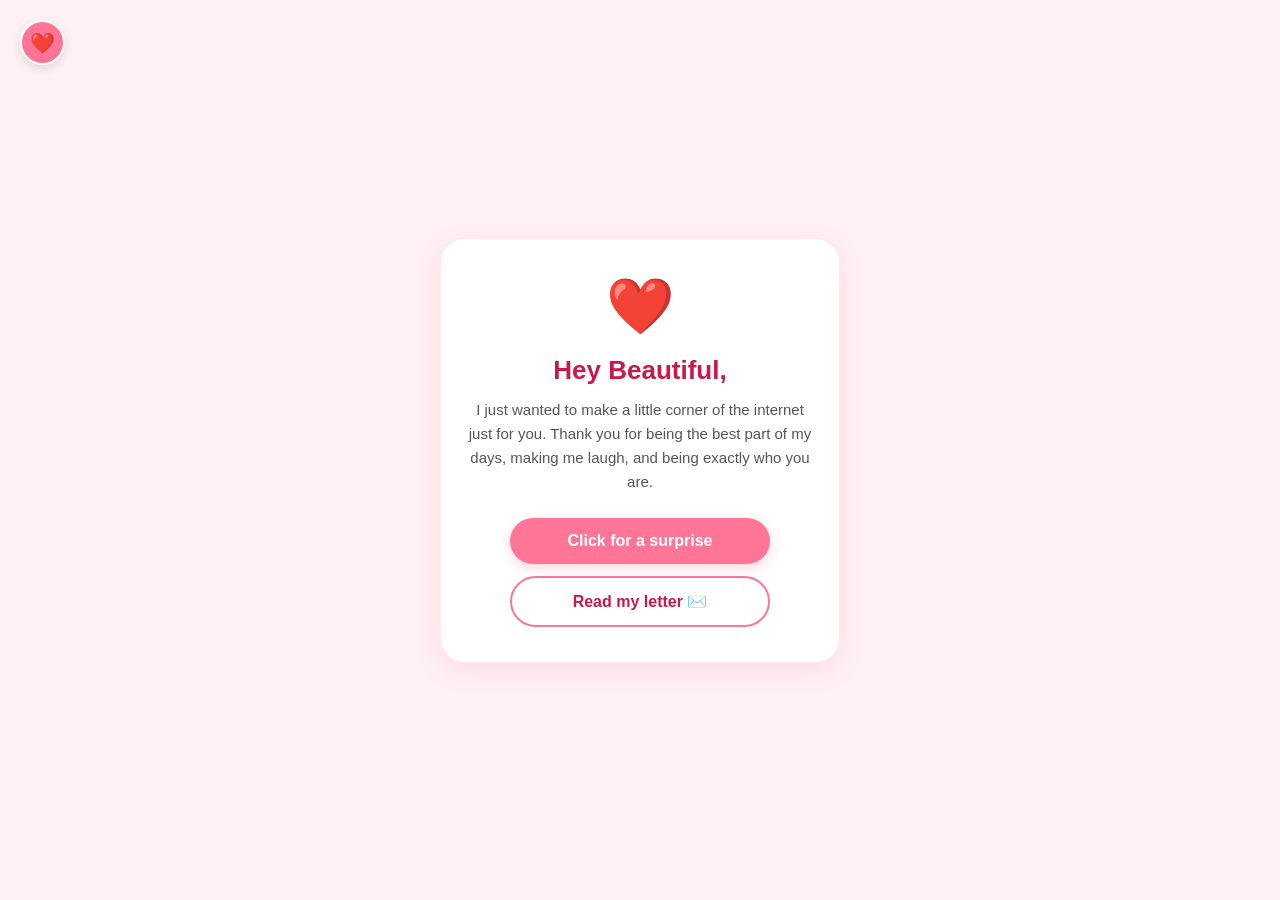
==== index.html @ 572e3b5d "Add files via upload" ====
<!doctype html>
<html lang="en">
  <head>
    <meta charset="UTF-8" />
    <!-- Optimized for Android Chrome & mobile viewports -->
    <meta
      name="viewport"
      content="width=device-width, initial-scale=1.0, maximum-scale=1.0, user-scalable=no"
    />
    <meta name="theme-color" content="#fff0f3" />
    <meta name="mobile-web-app-capable" content="yes" />

    <title>For My Favorite Person ❤️</title>

    <!-- Linking the external CSS file -->
    <link rel="stylesheet" href="style.css" />
  </head>
  <body>
    <!-- Place this right after the opening <body> tag -->
    <button class="round-btn-top" id="rain-toggle-btn" title="Heart Rain">
      ❤️
    </button>

    <!-- SCREEN 3: Heart Rain Screen -->
    <div class="container rain-container" id="rain-screen">
      <div class="rain-overlay">
        <h1>Falling for you...</h1>
        <p>Every single day.</p>
        <button class="btn btn-back" id="stop-rain-btn">Stop the rain</button>
      </div>
    </div>

    <!-- SCREEN 1: Home Card -->
    <div class="container active" id="card">
      <div class="heart-icon">❤️</div>
      <h1>Hey Beautiful,</h1>
      <p>
        I just wanted to make a little corner of the internet just for you.
        Thank you for being the best part of my days, making me laugh, and being
        exactly who you are.
      </p>

      <div class="button-group">
        <button class="btn" id="surprise-btn">Click for a surprise</button>
        <button class="btn btn-secondary" id="read-letter-btn">
          Read my letter ✉️
        </button>
      </div>

      <!-- Secret Message Section -->
      <div id="secret-message">
        I love you, Samprita, more than words can say. Happy today! 😘
      </div>
    </div>

    <!-- SCREEN 2: Love Letter Paper -->
    <div class="container letter-container" id="letter-screen">
      <div class="letter-paper">
        <div class="letter-header">My Dearest,</div>

        <div class="letter-body">
          <!-- Write your deep/long love letter paragraphs here -->
          <p>
            I love you so much, Samprita. I think I'm the luckiest person in the
            world to have you as mine. I love you, my cutieepiee babyyy😘😘
          </p>
          <p>
            U r my sunshine, my anxiety relief, my love, my world. I can't live
            without you with me. You are my everything, Miss Dey.
          </p>
          <p>
            No matter where life takes us, always remember that you have my
            whole heart, completely and entirely.
          </p>
        </div>

        <div class="letter-footer">
          Forever & always,<br />
          <strong>Your Ahaan❤️</strong>
        </div>
      </div>

      <button class="btn btn-back" id="back-to-home-btn">← Go Back</button>
    </div>

    <!-- Linking the external JavaScript file -->
    <script src="script.js"></script>
  </body>
</html>
---- style.css ----
:root {
  --primary-pink: #ff7597;
  --secondary-pink: #ffb3c6;
  --dark-pink: #c9184a;
  --bg-color: #fff0f3;
  --card-bg: #ffffff;
  --paper-bg: #fffdf6; /* Warm, vintage paper color */
}

* {
  box-sizing: border-box;
  margin: 0;
  padding: 0;
  font-family:
    -apple-system, BlinkMacSystemFont, "Segoe UI", Roboto, Helvetica, Arial,
    sans-serif;
  -webkit-tap-highlight-color: transparent;
}

body {
  background-color: var(--bg-color);
  display: flex;
  justify-content: center;
  align-items: center;
  min-height: 100vh;
  padding: 16px;
  color: #4a4a4a;
  overflow-x: hidden;
}

/* Base style for both screens/containers */
.container {
  background: var(--card-bg);
  padding: 35px 24px;
  border-radius: 24px;
  box-shadow: 0 8px 24px rgba(255, 117, 151, 0.15);
  text-align: center;
  max-width: 400px;
  width: 100%;
  border: 1px solid rgba(255, 179, 198, 0.3);
  position: relative;

  /* Screen transition behavior */
  display: none;
  opacity: 0;
  transform: translateY(20px);
  transition:
    opacity 0.4s ease,
    transform 0.4s ease;
}

/* Keeps only the active screen visible */
.container.active {
  display: block;
  opacity: 1;
  transform: translateY(0);
}

.heart-icon {
  font-size: 55px;
  color: var(--primary-pink);
  animation: heartbeat 1.4s infinite;
  display: inline-block;
  margin-bottom: 16px;
}

@keyframes heartbeat {
  0% {
    transform: scale(1);
  }
  20% {
    transform: scale(1.12);
  }
  40% {
    transform: scale(1);
  }
  60% {
    transform: scale(1.12);
  }
  80% {
    transform: scale(1);
  }
  100% {
    transform: scale(1);
  }
}

h1 {
  color: var(--dark-pink);
  font-size: 26px;
  margin-bottom: 12px;
  font-weight: 700;
}

p {
  font-size: 15px;
  line-height: 1.6;
  margin-bottom: 24px;
  color: #555;
}

/* Button UI */
.button-group {
  display: flex;
  flex-direction: column;
  gap: 12px;
  align-items: center;
  width: 100%;
}

.btn {
  background-color: var(--primary-pink);
  color: white;
  border: none;
  padding: 14px 32px;
  font-size: 16px;
  font-weight: bold;
  border-radius: 50px;
  cursor: pointer;
  width: 100%;
  max-width: 260px;
  transition:
    background-color 0.2s,
    transform 0.1s;
  box-shadow: 0 4px 12px rgba(255, 117, 151, 0.3);
  outline: none;
}

.btn-secondary {
  background-color: transparent;
  color: var(--dark-pink);
  border: 2px solid var(--primary-pink);
  box-shadow: none;
}

.btn-back {
  background-color: #666;
  box-shadow: none;
  padding: 10px 24px;
  font-size: 14px;
  margin-top: 20px;
}

.btn:active {
  background-color: var(--dark-pink);
  transform: scale(0.98);
}

.btn-secondary:active {
  background-color: rgba(255, 179, 198, 0.2);
  color: var(--dark-pink);
}

/* Secret Message Animation */
#secret-message {
  display: none;
  margin-top: 24px;
  padding-top: 20px;
  border-top: 1px dashed var(--secondary-pink);
  color: var(--dark-pink);
  font-style: italic;
  font-size: 18px;
  line-height: 1.5;
  animation: fadeIn 0.5s ease-out forwards;
}

@keyframes fadeIn {
  from {
    opacity: 0;
    transform: translateY(8px);
  }
  to {
    opacity: 1;
    transform: translateY(0);
  }
}

/* --- LOVE LETTER SCREEN SPECIFIC STYLES --- */
.letter-container {
  background: var(--card-bg);
  padding: 24px 16px;
}

/* Notebook/Letter Paper Simulation */
.letter-paper {
  background-color: var(--paper-bg);
  background-image: linear-gradient(#e1eedb 1px, transparent 1px);
  background-size: 100% 28px; /* Simulates lined notebook paper grid */
  padding: 30px 20px;
  border-radius: 12px;
  box-shadow:
    inset 0 0 20px rgba(0, 0, 0, 0.05),
    0 4px 10px rgba(0, 0, 0, 0.05);
  text-align: left;
  border-left: 2px solid #ffccd5; /* Pink left margin line */
}

.letter-header {
  font-family: Georgia, serif;
  font-size: 20px;
  font-style: italic;
  color: var(--dark-pink);
  margin-bottom: 20px;
}

.letter-body {
  font-family: Georgia, serif;
  font-size: 16px;
  line-height: 28px; /* Matches line height grid seamlessly */
  color: #333;
}

.letter-body p {
  font-family: Georgia, serif;
  margin-bottom: 28px;
  text-align: justify;
}

.letter-footer {
  font-family: Georgia, serif;
  font-size: 16px;
  color: #4a4a4a;
  margin-top: 30px;
  text-align: right;
  line-height: 1.5;
}

/* Floating heart burst elements */
.floating-heart {
  position: absolute;
  font-size: 20px;
  pointer-events: none;
  animation: floatUp 2s linear forwards;
  z-index: 10;
}

@keyframes floatUp {
  0% {
    transform: translateY(0) scale(1);
    opacity: 1;
  }
  100% {
    transform: translateY(-120px) scale(1.4);
    opacity: 0;
  }
}

/* Floating round button for top-left */
.round-btn-top {
  position: fixed;
  top: 20px;
  left: 20px;
  width: 45px;
  height: 45px;
  border-radius: 50%;
  background-color: var(--primary-pink);
  color: white;
  border: 2px solid white;
  box-shadow: 0 4px 10px rgba(0, 0, 0, 0.1);
  z-index: 1000; /* Always on top */
  cursor: pointer;
  font-size: 20px;
  display: flex;
  justify-content: center;
  align-items: center;
  transition: transform 0.2s;
}

.round-btn-top:active {
  transform: scale(0.9);
}

/* Rain Screen Styles */
.rain-container {
  position: fixed;
  top: 0;
  left: 0;
  width: 100vw;
  height: 100vh;
  max-width: none; /* Override container max-width */
  border-radius: 0;
  margin: 0;
  background: linear-gradient(to bottom, #fff0f3, #ffccd5);
  z-index: 999;
  overflow: hidden;
}

.rain-overlay {
  position: relative;
  z-index: 1001;
  display: flex;
  flex-direction: column;
  justify-content: center;
  align-items: center;
  height: 100%;
}

/* Individual falling heart style */
.falling-heart {
  position: absolute;
  top: -50px;
  font-size: 24px;
  pointer-events: none;
  z-index: 1000;
  animation: fall linear forwards;
}

@keyframes fall {
  to {
    transform: translateY(110vh) rotate(360deg);
  }
}
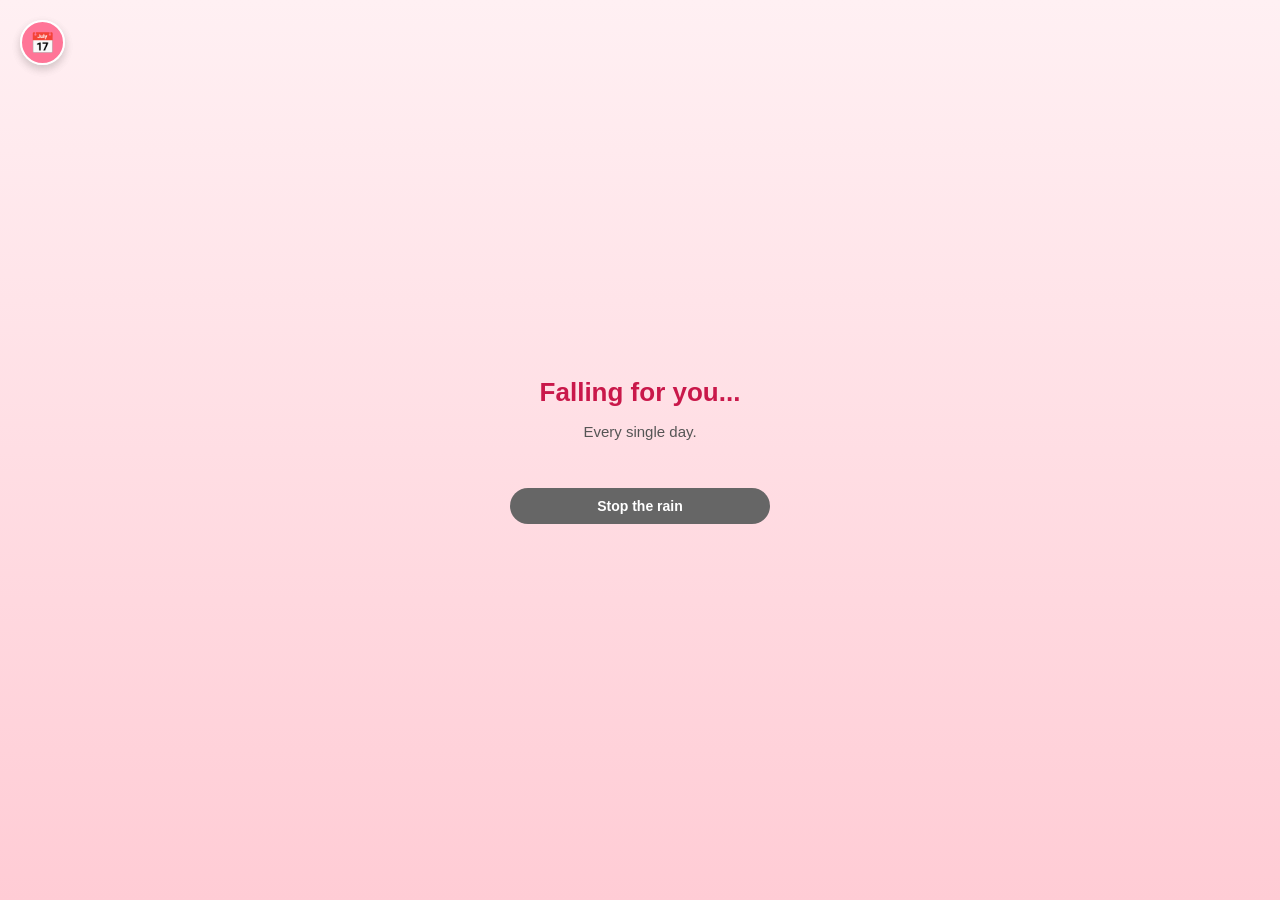
==== commit 2825c55d: "Update index.html" ====
--- a/index.html
+++ b/index.html
@@ -2,7 +2,6 @@
 <html lang="en">
   <head>
     <meta charset="UTF-8" />
-    <!-- Optimized for Android Chrome & mobile viewports -->
     <meta
       name="viewport"
       content="width=device-width, initial-scale=1.0, maximum-scale=1.0, user-scalable=no"
@@ -12,17 +11,71 @@
 
     <title>For My Favorite Person ❤️</title>
 
-    <!-- Linking the external CSS file -->
     <link rel="stylesheet" href="style.css" />
   </head>
   <body>
-    <!-- Place this right after the opening <body> tag -->
-    <button class="round-btn-top" id="rain-toggle-btn" title="Heart Rain">
-      ❤️
-    </button>
+    <div class="top-nav-group">
+      <button class="round-btn-top" id="rain-toggle-btn" title="Heart Rain">
+        ❤️
+      </button>
+      <button class="round-btn-top" id="calendar-btn" title="Special Countdown">
+        📅
+      </button>
+    </div>
 
-    <!-- SCREEN 3: Heart Rain Screen -->
-    <div class="container rain-container" id="rain-screen">
+    <div class="home-container active" id="home-screen">
+      <div class="container active" id="card">
+        <div class="heart-icon">❤️</div>
+        <h1>Hey Beautiful,</h1>
+        <p>
+          I just wanted to make a little corner of the internet just for you.
+          Thank you for being the best part of my days, making me laugh, and
+          being exactly who you are.
+        </p>
+
+        <div class="button-group">
+          <button class="btn" id="surprise-btn">Click for a surprise</button>
+          <button class="btn btn-secondary" id="read-letter-btn">
+            Read my letter ✉️
+          </button>
+        </div>
+
+        <div id="secret-message"></div>
+      </div>
+    </div>
+
+    <div class="home-container" id="letter-screen-wrapper">
+      <div class="container active letter-container" id="letter-screen">
+        <div class="letter-paper">
+          <div class="letter-header">My Dearest,</div>
+
+          <div class="letter-body">
+            <p>
+              I love you so much, Samprita. I think I'm the luckiest person in
+              the world to have you as mine. I love you, my cutieepiee
+              babyyy😘😘
+            </p>
+            <p>
+              U r my sunshine, my anxiety relief, my love, my world. I can't
+              live without you with me. You are my everything, Miss Dey.
+            </p>
+            <p>
+              No matter where life takes us, always remember that you have my
+              whole heart, completely and entirely.
+            </p>
+          </div>
+
+          <div class="letter-footer">
+            Forever & always,<br />
+            <strong>Your Ahaan❤️</strong>
+          </div>
+        </div>
+
+        <button class="btn btn-back" id="back-to-home-btn">← Go Back</button>
+      </div>
+    </div>
+
+    <div class="rain-container" id="rain-screen">
       <div class="rain-overlay">
         <h1>Falling for you...</h1>
         <p>Every single day.</p>
@@ -30,60 +83,33 @@
       </div>
     </div>
 
-    <!-- SCREEN 1: Home Card -->
-    <div class="container active" id="card">
-      <div class="heart-icon">❤️</div>
-      <h1>Hey Beautiful,</h1>
-      <p>
-        I just wanted to make a little corner of the internet just for you.
-        Thank you for being the best part of my days, making me laugh, and being
-        exactly who you are.
-      </p>
+    <div class="modal-overlay" id="countdown-modal">
+      <div class="modal-content">
+        <button class="close-modal-btn" id="close-modal-btn"></button>
+        <div class="modal-heart">💝</div>
+        <h2 id="countdown-title">Time Until Sept 20th</h2>
 
-      <div class="button-group">
-        <button class="btn" id="surprise-btn">Click for a surprise</button>
-        <button class="btn btn-secondary" id="read-letter-btn">
-          Read my letter ✉️
-        </button>
-      </div>
-
-      <!-- Secret Message Section -->
-      <div id="secret-message">
-        I love you, Samprita, more than words can say. Happy today! 😘
+        <div class="countdown-grid">
+          <div class="countdown-box">
+            <span id="days">00</span>
+            <p>Days</p>
+          </div>
+          <div class="countdown-box">
+            <span id="hours">00</span>
+            <p>Hours</p>
+          </div>
+          <div class="countdown-box">
+            <span id="minutes">00</span>
+            <p>Mins</p>
+          </div>
+          <div class="countdown-box">
+            <span id="seconds">00</span>
+            <p>Secs</p>
+          </div>
+        </div>
       </div>
     </div>
 
-    <!-- SCREEN 2: Love Letter Paper -->
-    <div class="container letter-container" id="letter-screen">
-      <div class="letter-paper">
-        <div class="letter-header">My Dearest,</div>
-
-        <div class="letter-body">
-          <!-- Write your deep/long love letter paragraphs here -->
-          <p>
-            I love you so much, Samprita. I think I'm the luckiest person in the
-            world to have you as mine. I love you, my cutieepiee babyyy😘😘
-          </p>
-          <p>
-            U r my sunshine, my anxiety relief, my love, my world. I can't live
-            without you with me. You are my everything, Miss Dey.
-          </p>
-          <p>
-            No matter where life takes us, always remember that you have my
-            whole heart, completely and entirely.
-          </p>
-        </div>
-
-        <div class="letter-footer">
-          Forever & always,<br />
-          <strong>Your Ahaan❤️</strong>
-        </div>
-      </div>
-
-      <button class="btn btn-back" id="back-to-home-btn">← Go Back</button>
-    </div>
-
-    <!-- Linking the external JavaScript file -->
     <script src="script.js"></script>
   </body>
 </html>
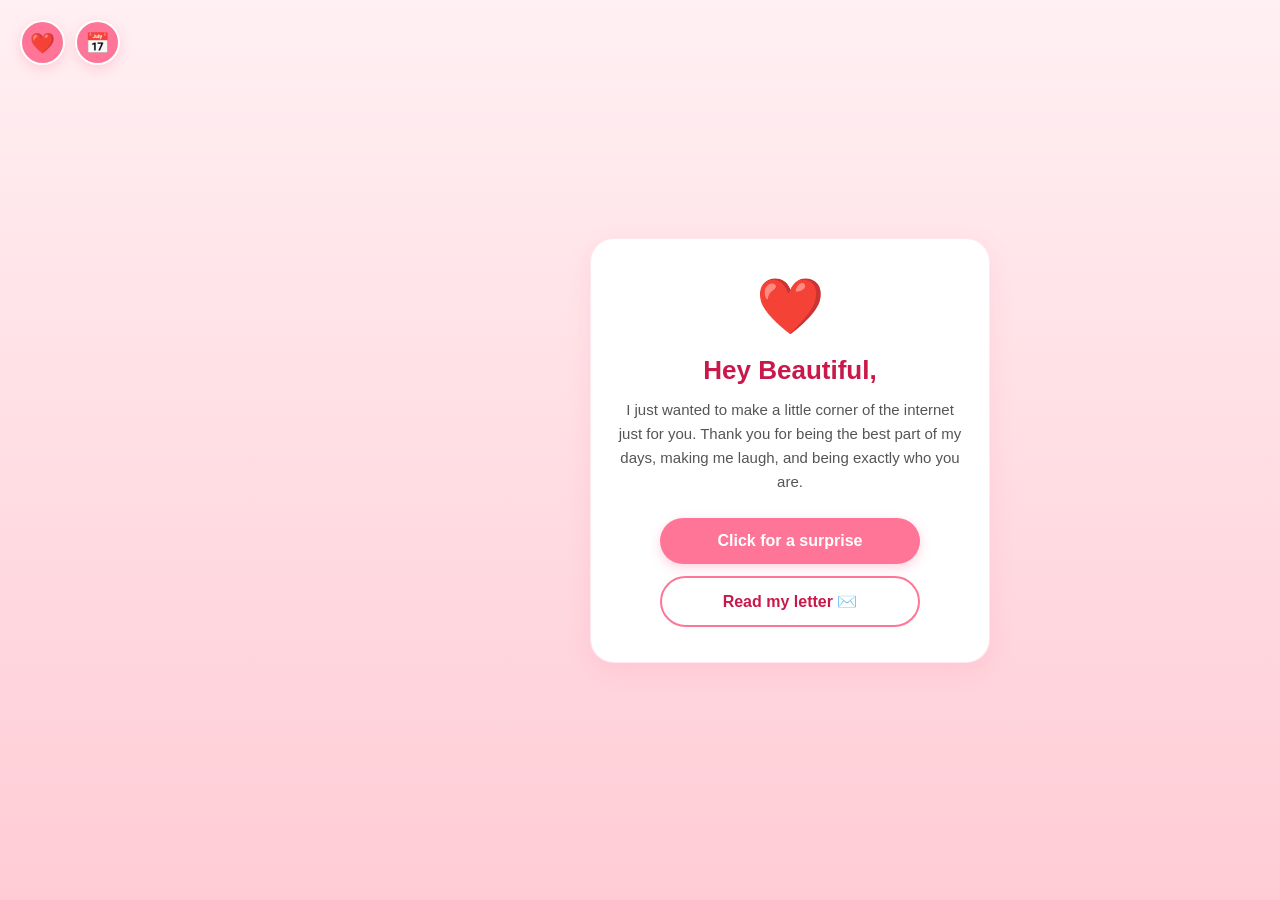
==== commit 65e10d8b: "Update index.html" ====
--- a/index.html
+++ b/index.html
@@ -1,11 +1,8 @@
-<!doctype html>
+<!DOCTYPE html>
 <html lang="en">
   <head>
     <meta charset="UTF-8" />
-    <meta
-      name="viewport"
-      content="width=device-width, initial-scale=1.0, maximum-scale=1.0, user-scalable=no"
-    />
+    <meta name="viewport" content="width=device-width, initial-scale=1.0, maximum-scale=1.0, user-scalable=no" />
     <meta name="theme-color" content="#fff0f3" />
     <meta name="mobile-web-app-capable" content="yes" />
 
@@ -14,16 +11,15 @@
     <link rel="stylesheet" href="style.css" />
   </head>
   <body>
+    
     <div class="top-nav-group">
-      <button class="round-btn-top" id="rain-toggle-btn" title="Heart Rain">
-        ❤️
-      </button>
-      <button class="round-btn-top" id="calendar-btn" title="Special Countdown">
-        📅
-      </button>
+      <button class="round-btn-top" id="rain-toggle-btn" title="Heart Rain">❤️</button>
+      <button class="round-btn-top" id="calendar-btn" title="Special Countdown">📅</button>
     </div>
 
     <div class="home-container active" id="home-screen">
+      <canvas id="meteor-canvas"></canvas>
+
       <div class="container active" id="card">
         <div class="heart-icon">❤️</div>
         <h1>Hey Beautiful,</h1>
@@ -51,13 +47,12 @@
 
           <div class="letter-body">
             <p>
-              I love you so much, Samprita. I think I'm the luckiest person in
-              the world to have you as mine. I love you, my cutieepiee
-              babyyy😘😘
+              I love you so much, Samprita. I think I'm the luckiest person in the
+              world to have you as mine. I love you, my cutieepiee babyyy😘😘
             </p>
             <p>
-              U r my sunshine, my anxiety relief, my love, my world. I can't
-              live without you with me. You are my everything, Miss Dey.
+              U r my sunshine, my anxiety relief, my love, my world. I can't live
+              without you with me. You are my everything, Miss Dey.
             </p>
             <p>
               No matter where life takes us, always remember that you have my
@@ -85,10 +80,10 @@
 
     <div class="modal-overlay" id="countdown-modal">
       <div class="modal-content">
-        <button class="close-modal-btn" id="close-modal-btn"></button>
+        <button class="close-modal-btn" id="close-modal-btn">✕</button>
         <div class="modal-heart">💝</div>
-        <h2 id="countdown-title">Time Until Sept 20th</h2>
-
+        <h2 id="countdown-title">Time Since Sept 20, 2025</h2>
+        
         <div class="countdown-grid">
           <div class="countdown-box">
             <span id="days">00</span>
--- a/style.css
+++ b/style.css
@@ -4,7 +4,7 @@
   --dark-pink: #c9184a;
   --bg-color: #fff0f3;
   --card-bg: #ffffff;
-  --paper-bg: #fffdf6; /* Warm, vintage paper color */
+  --paper-bg: #fffdf6;
 }
 
 * {
@@ -19,16 +19,64 @@
 
 body {
   background-color: var(--bg-color);
+  min-height: 100vh;
+  color: #4a4a4a;
+  overflow-x: hidden;
+}
+
+/* --- FLOATING TOP NAVIGATION GROUP --- */
+.top-nav-group {
+  position: fixed;
+  top: 20px;
+  left: 20px;
+  display: flex;
+  gap: 10px;
+  z-index: 2500;
+}
+
+.round-btn-top {
+  width: 45px;
+  height: 45px;
+  border-radius: 50%;
+  background-color: var(--primary-pink);
+  color: white;
+  border: 2px solid white;
+  box-shadow: 0 4px 12px rgba(255, 117, 151, 0.25);
+  cursor: pointer;
+  font-size: 20px;
   display: flex;
   justify-content: center;
   align-items: center;
-  min-height: 100vh;
+  transition:
+    transform 0.2s,
+    background-color 0.2s;
+}
+
+.round-btn-top:active {
+  transform: scale(0.9);
+  background-color: var(--dark-pink);
+}
+
+/* --- BASE VIEWPORT CONTAINERS --- */
+.home-container {
+  position: fixed;
+  top: 0;
+  left: 0;
+  width: 100vw;
+  height: 100vh;
+  background: linear-gradient(to bottom, #fff0f3, #ffccd5);
+  z-index: 999;
+  display: none;
+  justify-content: center;
+  align-items: center;
   padding: 16px;
-  color: #4a4a4a;
-  overflow-x: hidden;
-}
-
-/* Base style for both screens/containers */
+}
+
+.home-container.active {
+  display: flex;
+}
+
+/* Base Card Styles */
 .container {
   background: var(--card-bg);
   padding: 35px 24px;
@@ -39,23 +87,9 @@
   width: 100%;
   border: 1px solid rgba(255, 179, 198, 0.3);
   position: relative;
-
-  /* Screen transition behavior */
-  display: none;
-  opacity: 0;
-  transform: translateY(20px);
-  transition:
-    opacity 0.4s ease,
-    transform 0.4s ease;
-}
-
-/* Keeps only the active screen visible */
-.container.active {
-  display: block;
-  opacity: 1;
-  transform: translateY(0);
-}
-
+}
+
+/* --- CARD TEXT & HEART BEAT ELEMENTS --- */
 .heart-icon {
   font-size: 55px;
   color: var(--primary-pink);
@@ -65,23 +99,15 @@
 }
 
 @keyframes heartbeat {
-  0% {
+  0%,
+  40%,
+  80%,
+  100% {
     transform: scale(1);
   }
-  20% {
-    transform: scale(1.12);
-  }
-  40% {
-    transform: scale(1);
-  }
+  20%,
   60% {
     transform: scale(1.12);
-  }
-  80% {
-    transform: scale(1);
-  }
-  100% {
-    transform: scale(1);
   }
 }
 
@@ -99,7 +125,7 @@
   color: #555;
 }
 
-/* Button UI */
+/* --- BUTTON LAYOUTS --- */
 .button-group {
   display: flex;
   flex-direction: column;
@@ -148,10 +174,9 @@
 
 .btn-secondary:active {
   background-color: rgba(255, 179, 198, 0.2);
-  color: var(--dark-pink);
-}
-
-/* Secret Message Animation */
+}
+
+/* Secret Popup Message Settings */
 #secret-message {
   display: none;
   margin-top: 24px;
@@ -175,24 +200,23 @@
   }
 }
 
-/* --- LOVE LETTER SCREEN SPECIFIC STYLES --- */
+/* --- SCREEN 2: LOVE LETTER PAPER FORMATTING --- */
 .letter-container {
   background: var(--card-bg);
   padding: 24px 16px;
 }
 
-/* Notebook/Letter Paper Simulation */
 .letter-paper {
   background-color: var(--paper-bg);
   background-image: linear-gradient(#e1eedb 1px, transparent 1px);
-  background-size: 100% 28px; /* Simulates lined notebook paper grid */
+  background-size: 100% 28px;
   padding: 30px 20px;
   border-radius: 12px;
   box-shadow:
     inset 0 0 20px rgba(0, 0, 0, 0.05),
     0 4px 10px rgba(0, 0, 0, 0.05);
   text-align: left;
-  border-left: 2px solid #ffccd5; /* Pink left margin line */
+  border-left: 2px solid #ffccd5;
 }
 
 .letter-header {
@@ -206,12 +230,11 @@
 .letter-body {
   font-family: Georgia, serif;
   font-size: 16px;
-  line-height: 28px; /* Matches line height grid seamlessly */
+  line-height: 28px;
   color: #333;
 }
 
 .letter-body p {
-  font-family: Georgia, serif;
   margin-bottom: 28px;
   text-align: justify;
 }
@@ -225,7 +248,34 @@
   line-height: 1.5;
 }
 
-/* Floating heart burst elements */
+/* --- SCREEN 3: HEART RAIN PAGE ENGINE --- */
+.rain-container {
+  position: fixed;
+  top: 0;
+  left: 0;
+  width: 100vw;
+  height: 100vh;
+  background: linear-gradient(to bottom, #fff0f3, #ffccd5);
+  overflow: hidden;
+  display: none;
+  z-index: 1200;
+}
+
+.rain-container.active {
+  display: block;
+}
+
+.rain-overlay {
+  position: relative;
+  z-index: 1250;
+  display: flex;
+  flex-direction: column;
+  justify-content: center;
+  align-items: center;
+  height: 100%;
+}
+
+/* --- PARTICLE PHYSICS SETUPS --- */
 .floating-heart {
   position: absolute;
   font-size: 20px;
@@ -245,68 +295,114 @@
   }
 }
 
-/* Floating round button for top-left */
-.round-btn-top {
-  position: fixed;
-  top: 20px;
-  left: 20px;
-  width: 45px;
-  height: 45px;
-  border-radius: 50%;
-  background-color: var(--primary-pink);
-  color: white;
-  border: 2px solid white;
-  box-shadow: 0 4px 10px rgba(0, 0, 0, 0.1);
-  z-index: 1000; /* Always on top */
-  cursor: pointer;
-  font-size: 20px;
-  display: flex;
-  justify-content: center;
-  align-items: center;
-  transition: transform 0.2s;
-}
-
-.round-btn-top:active {
-  transform: scale(0.9);
-}
-
-/* Rain Screen Styles */
-.rain-container {
+.falling-heart {
+  position: absolute;
+  top: -50px;
+  font-size: 24px;
+  pointer-events: none;
+  z-index: 1210;
+  animation: fall linear forwards;
+}
+
+@keyframes fall {
+  to {
+    transform: translateY(110vh) rotate(360deg);
+  }
+}
+
+/* --- SCREEN 4: COUNTDOWN MODAL (ANDROID BOTTOM SHEET) --- */
+.modal-overlay {
   position: fixed;
   top: 0;
   left: 0;
   width: 100vw;
   height: 100vh;
-  max-width: none; /* Override container max-width */
-  border-radius: 0;
-  margin: 0;
-  background: linear-gradient(to bottom, #fff0f3, #ffccd5);
-  z-index: 999;
-  overflow: hidden;
-}
-
-.rain-overlay {
-  position: relative;
-  z-index: 1001;
-  display: flex;
-  flex-direction: column;
+  background-color: rgba(0, 0, 0, 0.4);
+  backdrop-filter: blur(4px);
+  z-index: 3000; /* Keeps countdown stacked above all page instances */
+  display: flex;
+  justify-content: center;
+  align-items: flex-end;
+  opacity: 0;
+  pointer-events: none;
+  transition: opacity 0.3s ease;
+}
+
+.modal-overlay.active {
+  opacity: 1;
+  pointer-events: auto;
+}
+
+.modal-content {
+  background: var(--card-bg);
+  width: 100%;
+  max-width: 450px;
+  padding: 30px 20px 40px 20px;
+  border-radius: 28px 28px 0 0;
+  text-align: center;
+  box-shadow: 0 -10px 25px rgba(0, 0, 0, 0.1);
+  transform: translateY(100%);
+  transition: transform 0.3s cubic-bezier(0.1, 0.76, 0.55, 0.94);
+}
+
+.modal-overlay.active .modal-content {
+  transform: translateY(0);
+}
+
+.close-modal-btn {
+  position: absolute;
+  top: 20px;
+  right: 20px;
+  background: #f0f0f0;
+  border: none;
+  width: 32px;
+  height: 32px;
+  border-radius: 50%;
+  font-size: 14px;
+  color: #666;
+  cursor: pointer;
+  display: flex;
   justify-content: center;
   align-items: center;
-  height: 100%;
-}
-
-/* Individual falling heart style */
-.falling-heart {
-  position: absolute;
-  top: -50px;
+}
+
+.modal-heart {
+  font-size: 40px;
+  margin-bottom: 10px;
+  animation: heartbeat 1.4s infinite;
+}
+
+.modal-content h2 {
+  color: var(--dark-pink);
+  font-size: 22px;
+  margin-bottom: 25px;
+}
+
+.countdown-grid {
+  display: grid;
+  grid-template-columns: repeat(4, 1fr);
+  gap: 10px;
+  width: 100%;
+}
+
+.countdown-box {
+  background: var(--bg-color);
+  padding: 12px 5px;
+  border-radius: 16px;
+  border: 1px solid rgba(255, 117, 151, 0.2);
+}
+
+.countdown-box span {
   font-size: 24px;
-  pointer-events: none;
-  z-index: 1000;
-  animation: fall linear forwards;
-}
-
-@keyframes fall {
-  to {
-    transform: translateY(110vh) rotate(360deg);
-  }
-}
+  font-weight: bold;
+  color: var(--dark-pink);
+  display: block;
+}
+
+.countdown-box p {
+  font-size: 12px;
+  color: #777;
+  margin-bottom: 0;
+  margin-top: 4px;
+  font-weight: 600;
+}
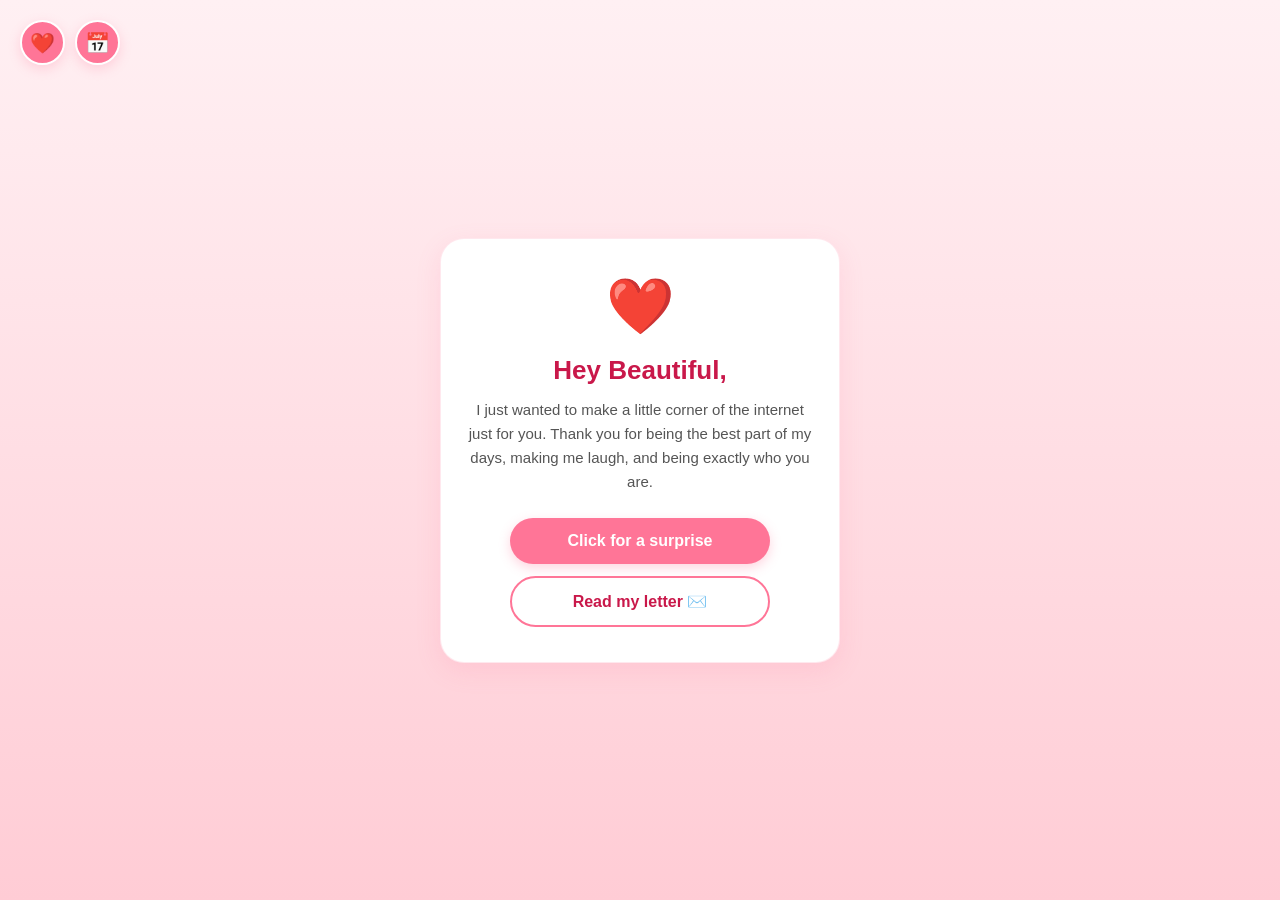
==== commit c4a238f6: "Update index.html" ====
--- a/index.html
+++ b/index.html
@@ -5,9 +5,7 @@
     <meta name="viewport" content="width=device-width, initial-scale=1.0, maximum-scale=1.0, user-scalable=no" />
     <meta name="theme-color" content="#fff0f3" />
     <meta name="mobile-web-app-capable" content="yes" />
-
     <title>For My Favorite Person ❤️</title>
-
     <link rel="stylesheet" href="style.css" />
   </head>
   <body>
@@ -19,8 +17,7 @@
 
     <div class="home-container active" id="home-screen">
       <canvas id="meteor-canvas"></canvas>
-
-      <div class="container active" id="card">
+      <div class="container" id="card">
         <div class="heart-icon">❤️</div>
         <h1>Hey Beautiful,</h1>
         <p>
@@ -31,9 +28,7 @@
 
         <div class="button-group">
           <button class="btn" id="surprise-btn">Click for a surprise</button>
-          <button class="btn btn-secondary" id="read-letter-btn">
-            Read my letter ✉️
-          </button>
+          <button class="btn btn-secondary" id="read-letter-btn">Read my letter ✉️</button>
         </div>
 
         <div id="secret-message"></div>
@@ -41,10 +36,9 @@
     </div>
 
     <div class="home-container" id="letter-screen-wrapper">
-      <div class="container active letter-container" id="letter-screen">
+      <div class="container letter-container" id="letter-screen">
         <div class="letter-paper">
           <div class="letter-header">My Dearest,</div>
-
           <div class="letter-body">
             <p>
               I love you so much, Samprita. I think I'm the luckiest person in the
@@ -59,13 +53,11 @@
               whole heart, completely and entirely.
             </p>
           </div>
-
           <div class="letter-footer">
             Forever & always,<br />
             <strong>Your Ahaan❤️</strong>
           </div>
         </div>
-
         <button class="btn btn-back" id="back-to-home-btn">← Go Back</button>
       </div>
     </div>
--- a/style.css
+++ b/style.css
@@ -11,17 +11,65 @@
   box-sizing: border-box;
   margin: 0;
   padding: 0;
-  font-family:
-    -apple-system, BlinkMacSystemFont, "Segoe UI", Roboto, Helvetica, Arial,
-    sans-serif;
+  font-family: -apple-system, BlinkMacSystemFont, "Segoe UI", Roboto, Helvetica, Arial, sans-serif;
   -webkit-tap-highlight-color: transparent;
 }
 
 body {
   background-color: var(--bg-color);
+  margin: 0;
+  padding: 0;
   min-height: 100vh;
   color: #4a4a4a;
   overflow-x: hidden;
+  /* Removed display: flex from body to eliminate parent calculation conflicts */
+}
+
+/* --- BASE VIEWPORT WRAPPER SYSTEM --- */
+.home-container {
+  position: fixed;
+  /* Lock to all four edges of the screen browser window */
+  top: 0;
+  left: 0;
+  right: 0;
+  bottom: 0;
+  width: 100%;
+  height: 100%;
+  
+  background: linear-gradient(to bottom, #fff0f3, #ffccd5);
+  z-index: 999;
+  
+  /* Force clean grid alignment isolated from body tags */
+  display: none; 
+  justify-content: center; 
+  align-items: center;     
+  
+  padding: 20px;
+  box-sizing: border-box;
+  transition: background 2s ease;
+}
+
+.home-container.active {
+  display: flex !important; /* Forces the flex centering layout live */
+}
+
+/* Base Central Card Protection */
+.container {
+  background: var(--card-bg);
+  padding: 35px 24px;
+  border-radius: 24px;
+  box-shadow: 0 8px 24px rgba(255, 117, 151, 0.15);
+  text-align: center;
+  
+  /* Perfect containment constraints */
+  max-width: 400px;
+  width: 100%;
+  margin: 0 auto; /* Added emergency fallback fallback centering alignment */
+  box-sizing: border-box; 
+  
+  border: 1px solid rgba(255, 179, 198, 0.3);
+  position: relative;
+  z-index: 5; 
 }
 
 /* --- FLOATING TOP NAVIGATION GROUP --- */
@@ -31,7 +79,7 @@
   left: 20px;
   display: flex;
   gap: 10px;
-  z-index: 2500;
+  z-index: 2500; /* Stays reliably on top of all viewport elements */
 }
 
 .round-btn-top {
@@ -47,9 +95,7 @@
   display: flex;
   justify-content: center;
   align-items: center;
-  transition:
-    transform 0.2s,
-    background-color 0.2s;
+  transition: transform 0.2s, background-color 0.2s;
 }
 
 .round-btn-top:active {
@@ -57,37 +103,6 @@
   background-color: var(--dark-pink);
 }
 
-/* --- BASE VIEWPORT CONTAINERS --- */
-.home-container {
-  position: fixed;
-  top: 0;
-  left: 0;
-  width: 100vw;
-  height: 100vh;
-  background: linear-gradient(to bottom, #fff0f3, #ffccd5);
-  z-index: 999;
-  display: none;
-  justify-content: center;
-  align-items: center;
-  padding: 16px;
-}
-
-.home-container.active {
-  display: flex;
-}
-
-/* Base Card Styles */
-.container {
-  background: var(--card-bg);
-  padding: 35px 24px;
-  border-radius: 24px;
-  box-shadow: 0 8px 24px rgba(255, 117, 151, 0.15);
-  text-align: center;
-  max-width: 400px;
-  width: 100%;
-  border: 1px solid rgba(255, 179, 198, 0.3);
-  position: relative;
-}
 
 /* --- CARD TEXT & HEART BEAT ELEMENTS --- */
 .heart-icon {
@@ -99,16 +114,8 @@
 }
 
 @keyframes heartbeat {
-  0%,
-  40%,
-  80%,
-  100% {
-    transform: scale(1);
-  }
-  20%,
-  60% {
-    transform: scale(1.12);
-  }
+  0%, 40%, 80%, 100% { transform: scale(1); }
+  20%, 60% { transform: scale(1.12); }
 }
 
 h1 {
@@ -125,7 +132,7 @@
   color: #555;
 }
 
-/* --- BUTTON LAYOUTS --- */
+/* --- ACTION CONTROLS & BUTTON UI --- */
 .button-group {
   display: flex;
   flex-direction: column;
@@ -145,9 +152,7 @@
   cursor: pointer;
   width: 100%;
   max-width: 260px;
-  transition:
-    background-color 0.2s,
-    transform 0.1s;
+  transition: background-color 0.2s, transform 0.1s;
   box-shadow: 0 4px 12px rgba(255, 117, 151, 0.3);
   outline: none;
 }
@@ -176,7 +181,7 @@
   background-color: rgba(255, 179, 198, 0.2);
 }
 
-/* Secret Popup Message Settings */
+/* Secret Message Animated Appearance Box */
 #secret-message {
   display: none;
   margin-top: 24px;
@@ -190,14 +195,8 @@
 }
 
 @keyframes fadeIn {
-  from {
-    opacity: 0;
-    transform: translateY(8px);
-  }
-  to {
-    opacity: 1;
-    transform: translateY(0);
-  }
+  from { opacity: 0; transform: translateY(8px); }
+  to { opacity: 1; transform: translateY(0); }
 }
 
 /* --- SCREEN 2: LOVE LETTER PAPER FORMATTING --- */
@@ -209,14 +208,12 @@
 .letter-paper {
   background-color: var(--paper-bg);
   background-image: linear-gradient(#e1eedb 1px, transparent 1px);
-  background-size: 100% 28px;
+  background-size: 100% 28px; 
   padding: 30px 20px;
   border-radius: 12px;
-  box-shadow:
-    inset 0 0 20px rgba(0, 0, 0, 0.05),
-    0 4px 10px rgba(0, 0, 0, 0.05);
+  box-shadow: inset 0 0 20px rgba(0, 0, 0, 0.05), 0 4px 10px rgba(0, 0, 0, 0.05);
   text-align: left;
-  border-left: 2px solid #ffccd5;
+  border-left: 2px solid #ffccd5; 
 }
 
 .letter-header {
@@ -257,7 +254,7 @@
   height: 100vh;
   background: linear-gradient(to bottom, #fff0f3, #ffccd5);
   overflow: hidden;
-  display: none;
+  display: none; /* Crucial fix: prevents overriding home page on launch */
   z-index: 1200;
 }
 
@@ -275,7 +272,9 @@
   height: 100%;
 }
 
-/* --- PARTICLE PHYSICS SETUPS --- */
+/* --- DYNAMIC TRANSITION PARTICLE ELEMENTS --- */
+
+/* Click burst style particles */
 .floating-heart {
   position: absolute;
   font-size: 20px;
@@ -285,16 +284,11 @@
 }
 
 @keyframes floatUp {
-  0% {
-    transform: translateY(0) scale(1);
-    opacity: 1;
-  }
-  100% {
-    transform: translateY(-120px) scale(1.4);
-    opacity: 0;
-  }
-}
-
+  0% { transform: translateY(0) scale(1); opacity: 1; }
+  100% { transform: translateY(-120px) scale(1.4); opacity: 0; }
+}
+
+/* Fullscreen looping rain particles */
 .falling-heart {
   position: absolute;
   top: -50px;
@@ -305,9 +299,35 @@
 }
 
 @keyframes fall {
-  to {
-    transform: translateY(110vh) rotate(360deg);
-  }
+  to { transform: translateY(110vh) rotate(360deg); }
+}
+
+/* --- HEART METEOR SHOWER DESIGN SYSTEM --- */
+#meteor-canvas {
+  position: absolute;
+  top: 0;
+  left: 0;
+  width: 100%;
+  height: 100%;
+  pointer-events: none;
+  z-index: 1;
+  opacity: 0;
+  transition: opacity 2s ease;
+}
+
+/* Transition values injected by background JS scheduler engine */
+.home-container.meteor-active {
+  background: linear-gradient(to bottom, #1a0b2e, #3b154d, #120524) !important;
+}
+
+.home-container.meteor-active #meteor-canvas {
+  opacity: 1;
+}
+
+.home-container.meteor-active .container {
+  box-shadow: 0 12px 35px rgba(0, 0, 0, 0.4);
+  border: 1px solid rgba(255, 117, 151, 0.4);
+  transition: all 1s ease;
 }
 
 /* --- SCREEN 4: COUNTDOWN MODAL (ANDROID BOTTOM SHEET) --- */
@@ -318,11 +338,11 @@
   width: 100vw;
   height: 100vh;
   background-color: rgba(0, 0, 0, 0.4);
-  backdrop-filter: blur(4px);
-  z-index: 3000; /* Keeps countdown stacked above all page instances */
+  backdrop-filter: blur(4px); 
+  z-index: 3000; /* Stays mounted above any active panels */
   display: flex;
   justify-content: center;
-  align-items: flex-end;
+  align-items: flex-end; 
   opacity: 0;
   pointer-events: none;
   transition: opacity 0.3s ease;
@@ -338,7 +358,7 @@
   width: 100%;
   max-width: 450px;
   padding: 30px 20px 40px 20px;
-  border-radius: 28px 28px 0 0;
+  border-radius: 28px 28px 0 0; 
   text-align: center;
   box-shadow: 0 -10px 25px rgba(0, 0, 0, 0.1);
   transform: translateY(100%);
@@ -374,7 +394,7 @@
 
 .modal-content h2 {
   color: var(--dark-pink);
-  font-size: 22px;
+  font-size: 21px;
   margin-bottom: 25px;
 }
 
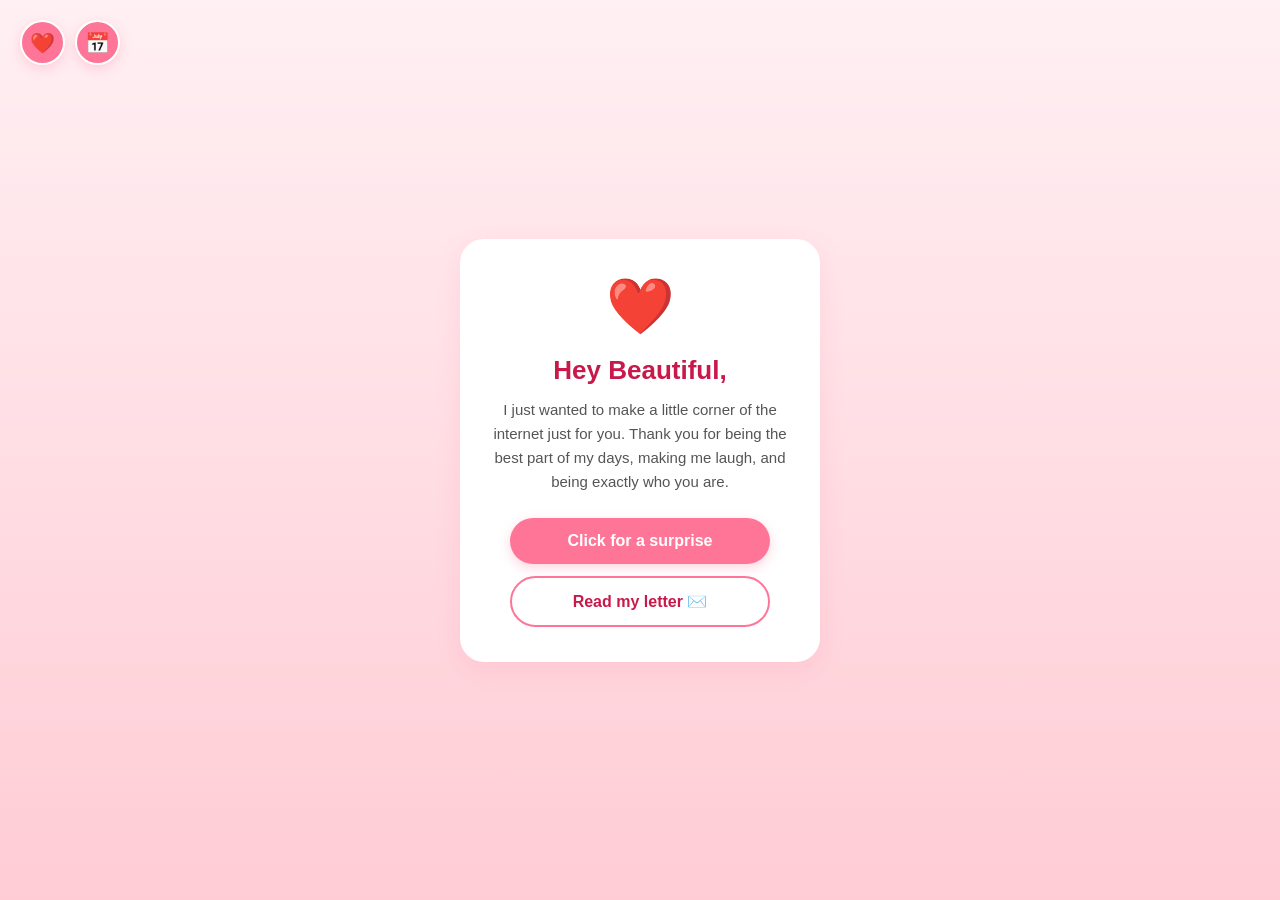
==== commit 780cd07d: "Add files via upload" ====
--- a/index.html
+++ b/index.html
@@ -1,22 +1,27 @@
-<!DOCTYPE html>
+<!doctype html>
 <html lang="en">
   <head>
     <meta charset="UTF-8" />
-    <meta name="viewport" content="width=device-width, initial-scale=1.0, maximum-scale=1.0, user-scalable=no" />
+    <meta
+      name="viewport"
+      content="width=device-width, initial-scale=1.0, maximum-scale=1.0, user-scalable=no"
+    />
     <meta name="theme-color" content="#fff0f3" />
     <meta name="mobile-web-app-capable" content="yes" />
     <title>For My Favorite Person ❤️</title>
     <link rel="stylesheet" href="style.css" />
   </head>
   <body>
-    
     <div class="top-nav-group">
-      <button class="round-btn-top" id="rain-toggle-btn" title="Heart Rain">❤️</button>
-      <button class="round-btn-top" id="calendar-btn" title="Special Countdown">📅</button>
+      <button class="round-btn-top" id="rain-toggle-btn" title="Heart Rain">
+        ❤️
+      </button>
+      <button class="round-btn-top" id="calendar-btn" title="Special Countdown">
+        📅
+      </button>
     </div>
 
     <div class="home-container active" id="home-screen">
-      <canvas id="meteor-canvas"></canvas>
       <div class="container" id="card">
         <div class="heart-icon">❤️</div>
         <h1>Hey Beautiful,</h1>
@@ -28,7 +33,9 @@
 
         <div class="button-group">
           <button class="btn" id="surprise-btn">Click for a surprise</button>
-          <button class="btn btn-secondary" id="read-letter-btn">Read my letter ✉️</button>
+          <button class="btn btn-secondary" id="read-letter-btn">
+            Read my letter ✉️
+          </button>
         </div>
 
         <div id="secret-message"></div>
@@ -41,12 +48,13 @@
           <div class="letter-header">My Dearest,</div>
           <div class="letter-body">
             <p>
-              I love you so much, Samprita. I think I'm the luckiest person in the
-              world to have you as mine. I love you, my cutieepiee babyyy😘😘
+              I love you so much, Samprita. I think I'm the luckiest person in
+              the world to have you as mine. I love you, my cutieepiee
+              babyyy😘😘
             </p>
             <p>
-              U r my sunshine, my anxiety relief, my love, my world. I can't live
-              without you with me. You are my everything, Miss Dey.
+              U r my sunshine, my anxiety relief, my love, my world. I can't
+              live without you with me. You are my everything, Miss Dey.
             </p>
             <p>
               No matter where life takes us, always remember that you have my
@@ -75,7 +83,7 @@
         <button class="close-modal-btn" id="close-modal-btn">✕</button>
         <div class="modal-heart">💝</div>
         <h2 id="countdown-title">Time Since Sept 20, 2025</h2>
-        
+
         <div class="countdown-grid">
           <div class="countdown-box">
             <span id="days">00</span>
--- a/style.css
+++ b/style.css
@@ -7,79 +7,39 @@
   --paper-bg: #fffdf6;
 }
 
+/* Base resets to eliminate native browser margin/padding discrepancies */
 * {
-  box-sizing: border-box;
+  box-sizing: border-box !important;
   margin: 0;
   padding: 0;
-  font-family: -apple-system, BlinkMacSystemFont, "Segoe UI", Roboto, Helvetica, Arial, sans-serif;
+  font-family:
+    -apple-system, BlinkMacSystemFont, "Segoe UI", Roboto, Helvetica, Arial,
+    sans-serif;
   -webkit-tap-highlight-color: transparent;
 }
 
+html,
 body {
   background-color: var(--bg-color);
-  margin: 0;
-  padding: 0;
+  margin: 0 !important;
+  padding: 0 !important;
+  width: 100% !important;
+  height: 100% !important;
   min-height: 100vh;
   color: #4a4a4a;
   overflow-x: hidden;
-  /* Removed display: flex from body to eliminate parent calculation conflicts */
-}
-
-/* --- BASE VIEWPORT WRAPPER SYSTEM --- */
-.home-container {
-  position: fixed;
-  /* Lock to all four edges of the screen browser window */
-  top: 0;
-  left: 0;
-  right: 0;
-  bottom: 0;
-  width: 100%;
-  height: 100%;
-  
-  background: linear-gradient(to bottom, #fff0f3, #ffccd5);
-  z-index: 999;
-  
-  /* Force clean grid alignment isolated from body tags */
-  display: none; 
-  justify-content: center; 
-  align-items: center;     
-  
-  padding: 20px;
-  box-sizing: border-box;
-  transition: background 2s ease;
-}
-
-.home-container.active {
-  display: flex !important; /* Forces the flex centering layout live */
-}
-
-/* Base Central Card Protection */
-.container {
-  background: var(--card-bg);
-  padding: 35px 24px;
-  border-radius: 24px;
-  box-shadow: 0 8px 24px rgba(255, 117, 151, 0.15);
-  text-align: center;
-  
-  /* Perfect containment constraints */
-  max-width: 400px;
-  width: 100%;
-  margin: 0 auto; /* Added emergency fallback fallback centering alignment */
-  box-sizing: border-box; 
-  
-  border: 1px solid rgba(255, 179, 198, 0.3);
   position: relative;
-  z-index: 5; 
+  display: block !important;
 }
 
 /* --- FLOATING TOP NAVIGATION GROUP --- */
 .top-nav-group {
-  position: fixed;
+  position: fixed !important;
   top: 20px;
   left: 20px;
   display: flex;
   gap: 10px;
-  z-index: 2500; /* Stays reliably on top of all viewport elements */
+  z-index: 2500;
 }
 
 .round-btn-top {
@@ -95,7 +55,9 @@
   display: flex;
   justify-content: center;
   align-items: center;
-  transition: transform 0.2s, background-color 0.2s;
+  transition:
+    transform 0.2s,
+    background-color 0.2s;
 }
 
 .round-btn-top:active {
@@ -103,6 +65,49 @@
   background-color: var(--dark-pink);
 }
 
+/* --- BASE VIEWPORT WRAPPER SYSTEM --- */
+.home-container {
+  position: fixed !important;
+  top: 0 !important;
+  left: 0 !important;
+  width: 100vw !important;
+  height: 100vh !important;
+  background: linear-gradient(to bottom, #fff0f3, #ffccd5);
+  z-index: 999;
+  overflow: hidden !important;
+
+  /* Pure Viewport Center Snap Engine */
+  display: none;
+  justify-content: center !important;
+  align-items: center !important;
+
+  padding: 16px !important;
+  box-sizing: border-box !important;
+}
+
+.home-container.active {
+  display: flex !important;
+}
+
+/* Base Central Card Framework */
+.container {
+  background: var(--card-bg);
+  padding: 35px 24px;
+  border-radius: 24px;
+  box-shadow: 0 8px 24px rgba(255, 117, 151, 0.15);
+  text-align: center;
+
+  position: relative !important;
+  left: 0 !important;
+  right: 0 !important;
+  transform: none !important;
+
+  width: 100% !important;
+  max-width: 360px !important;
+  margin: 0 auto !important;
+  box-sizing: border-box !important;
+  z-index: 5;
+}
 
 /* --- CARD TEXT & HEART BEAT ELEMENTS --- */
 .heart-icon {
@@ -114,8 +119,16 @@
 }
 
 @keyframes heartbeat {
-  0%, 40%, 80%, 100% { transform: scale(1); }
-  20%, 60% { transform: scale(1.12); }
+  0%,
+  40%,
+  80%,
+  100% {
+    transform: scale(1);
+  }
+  20%,
+  60% {
+    transform: scale(1.12);
+  }
 }
 
 h1 {
@@ -132,7 +145,7 @@
   color: #555;
 }
 
-/* --- ACTION CONTROLS & BUTTON UI --- */
+/* --- BUTTON UI ELEMENTS --- */
 .button-group {
   display: flex;
   flex-direction: column;
@@ -152,7 +165,9 @@
   cursor: pointer;
   width: 100%;
   max-width: 260px;
-  transition: background-color 0.2s, transform 0.1s;
+  transition:
+    background-color 0.2s,
+    transform 0.1s;
   box-shadow: 0 4px 12px rgba(255, 117, 151, 0.3);
   outline: none;
 }
@@ -181,7 +196,6 @@
   background-color: rgba(255, 179, 198, 0.2);
 }
 
-/* Secret Message Animated Appearance Box */
 #secret-message {
   display: none;
   margin-top: 24px;
@@ -195,8 +209,14 @@
 }
 
 @keyframes fadeIn {
-  from { opacity: 0; transform: translateY(8px); }
-  to { opacity: 1; transform: translateY(0); }
+  from {
+    opacity: 0;
+    transform: translateY(8px);
+  }
+  to {
+    opacity: 1;
+    transform: translateY(0);
+  }
 }
 
 /* --- SCREEN 2: LOVE LETTER PAPER FORMATTING --- */
@@ -208,12 +228,14 @@
 .letter-paper {
   background-color: var(--paper-bg);
   background-image: linear-gradient(#e1eedb 1px, transparent 1px);
-  background-size: 100% 28px; 
+  background-size: 100% 28px;
   padding: 30px 20px;
   border-radius: 12px;
-  box-shadow: inset 0 0 20px rgba(0, 0, 0, 0.05), 0 4px 10px rgba(0, 0, 0, 0.05);
+  box-shadow:
+    inset 0 0 20px rgba(0, 0, 0, 0.05),
+    0 4px 10px rgba(0, 0, 0, 0.05);
   text-align: left;
-  border-left: 2px solid #ffccd5; 
+  border-left: 2px solid #ffccd5;
 }
 
 .letter-header {
@@ -245,21 +267,21 @@
   line-height: 1.5;
 }
 
-/* --- SCREEN 3: HEART RAIN PAGE ENGINE --- */
+/* --- SCREEN 3: HEART RAIN SCREEN LAYER --- */
 .rain-container {
-  position: fixed;
-  top: 0;
-  left: 0;
-  width: 100vw;
-  height: 100vh;
+  position: fixed !important;
+  top: 0 !important;
+  left: 0 !important;
+  width: 100% !important;
+  height: 100% !important;
   background: linear-gradient(to bottom, #fff0f3, #ffccd5);
   overflow: hidden;
-  display: none; /* Crucial fix: prevents overriding home page on launch */
+  display: none;
   z-index: 1200;
 }
 
 .rain-container.active {
-  display: block;
+  display: block !important;
 }
 
 .rain-overlay {
@@ -272,9 +294,7 @@
   height: 100%;
 }
 
-/* --- DYNAMIC TRANSITION PARTICLE ELEMENTS --- */
-
-/* Click burst style particles */
+/* --- GENERATED FX PARTICLES --- */
 .floating-heart {
   position: absolute;
   font-size: 20px;
@@ -284,11 +304,16 @@
 }
 
 @keyframes floatUp {
-  0% { transform: translateY(0) scale(1); opacity: 1; }
-  100% { transform: translateY(-120px) scale(1.4); opacity: 0; }
-}
-
-/* Fullscreen looping rain particles */
+  0% {
+    transform: translateY(0) scale(1);
+    opacity: 1;
+  }
+  100% {
+    transform: translateY(-120px) scale(1.4);
+    opacity: 0;
+  }
+}
+
 .falling-heart {
   position: absolute;
   top: -50px;
@@ -299,38 +324,12 @@
 }
 
 @keyframes fall {
-  to { transform: translateY(110vh) rotate(360deg); }
-}
-
-/* --- HEART METEOR SHOWER DESIGN SYSTEM --- */
-#meteor-canvas {
-  position: absolute;
-  top: 0;
-  left: 0;
-  width: 100%;
-  height: 100%;
-  pointer-events: none;
-  z-index: 1;
-  opacity: 0;
-  transition: opacity 2s ease;
-}
-
-/* Transition values injected by background JS scheduler engine */
-.home-container.meteor-active {
-  background: linear-gradient(to bottom, #1a0b2e, #3b154d, #120524) !important;
-}
-
-.home-container.meteor-active #meteor-canvas {
-  opacity: 1;
-}
-
-.home-container.meteor-active .container {
-  box-shadow: 0 12px 35px rgba(0, 0, 0, 0.4);
-  border: 1px solid rgba(255, 117, 151, 0.4);
-  transition: all 1s ease;
-}
-
-/* --- SCREEN 4: COUNTDOWN MODAL (ANDROID BOTTOM SHEET) --- */
+  to {
+    transform: translateY(110vh) rotate(360deg);
+  }
+}
+
+/* --- SCREEN 4: COUNTDOWN MODAL --- */
 .modal-overlay {
   position: fixed;
   top: 0;
@@ -338,11 +337,11 @@
   width: 100vw;
   height: 100vh;
   background-color: rgba(0, 0, 0, 0.4);
-  backdrop-filter: blur(4px); 
-  z-index: 3000; /* Stays mounted above any active panels */
+  backdrop-filter: blur(4px);
+  z-index: 3000;
   display: flex;
   justify-content: center;
-  align-items: flex-end; 
+  align-items: flex-end;
   opacity: 0;
   pointer-events: none;
   transition: opacity 0.3s ease;
@@ -358,7 +357,7 @@
   width: 100%;
   max-width: 450px;
   padding: 30px 20px 40px 20px;
-  border-radius: 28px 28px 0 0; 
+  border-radius: 28px 28px 0 0;
   text-align: center;
   box-shadow: 0 -10px 25px rgba(0, 0, 0, 0.1);
   transform: translateY(100%);
